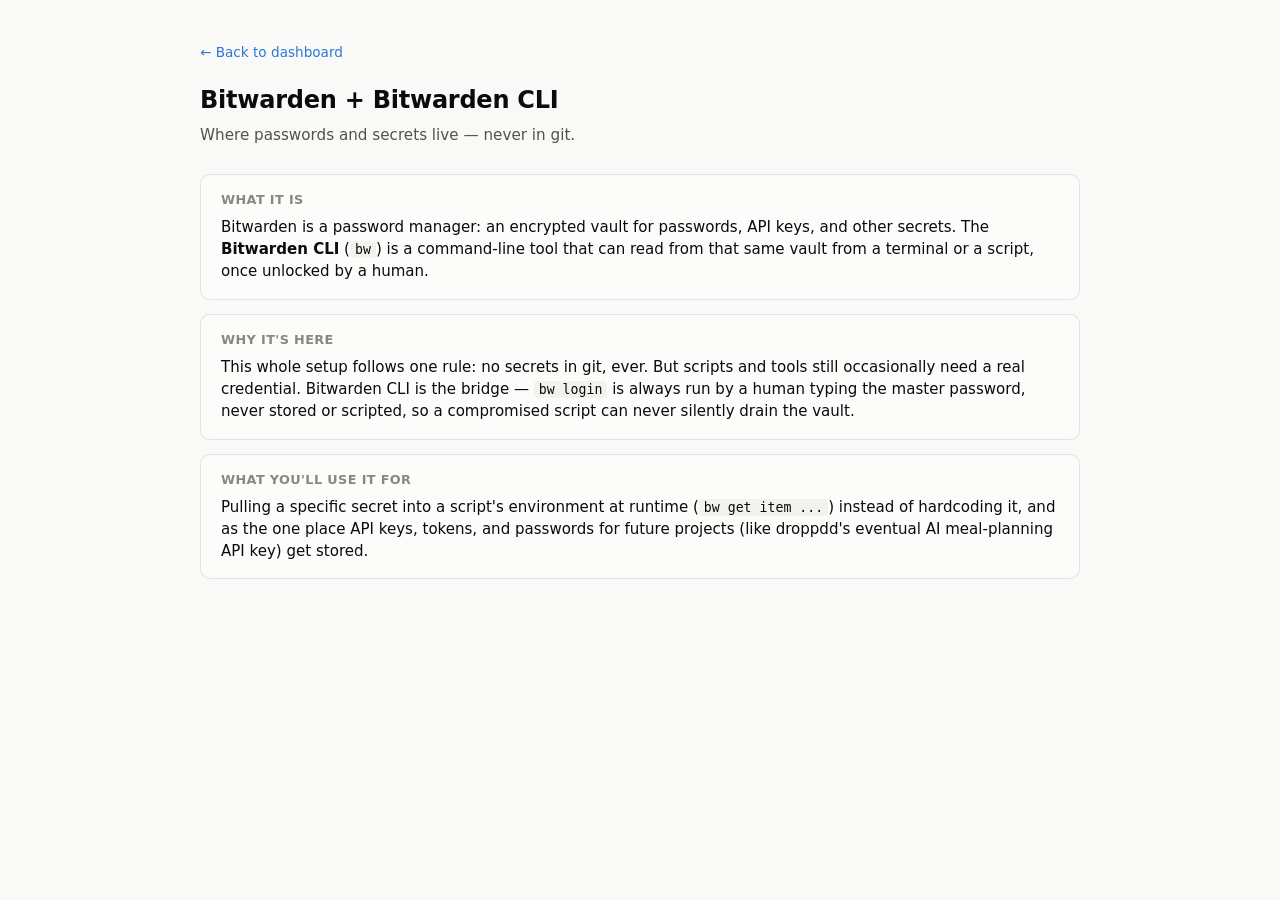
==== dashboard/learn/bitwarden.html @ a41cef35 "Add per-tool Learn pages to the dashboard Adds a novice-friendly explainer page for each tool (git/G" ====
<!doctype html>
<html lang="en">
<head>
<meta charset="utf-8">
<meta name="viewport" content="width=device-width, initial-scale=1">
<title>Bitwarden + CLI — skyrise</title>
<link rel="stylesheet" href="../style.css">
</head>
<body>
<div class="wrap learn-page">
  <a class="back-link" href="../index.html#learn">&larr; Back to dashboard</a>
  <h1>Bitwarden + Bitwarden CLI</h1>
  <p class="tagline">Where passwords and secrets live — never in git.</p>

  <div class="learn-section">
    <h2>What it is</h2>
    <p>
      Bitwarden is a password manager: an encrypted vault for passwords, API
      keys, and other secrets. The <b>Bitwarden CLI</b> (<code>bw</code>) is a
      command-line tool that can read from that same vault from a terminal or
      a script, once unlocked by a human.
    </p>
  </div>

  <div class="learn-section">
    <h2>Why it's here</h2>
    <p>
      This whole setup follows one rule: no secrets in git, ever. But scripts
      and tools still occasionally need a real credential. Bitwarden CLI is
      the bridge — <code>bw login</code> is always run by a human typing the
      master password, never stored or scripted, so a compromised script can
      never silently drain the vault.
    </p>
  </div>

  <div class="learn-section">
    <h2>What you'll use it for</h2>
    <p>
      Pulling a specific secret into a script's environment at runtime
      (<code>bw get item ...</code>) instead of hardcoding it, and as the
      one place API keys, tokens, and passwords for future projects (like
      droppdd's eventual AI meal-planning API key) get stored.
    </p>
  </div>
</div>
</body>
</html>
---- dashboard/style.css ----
:root {
  color-scheme: light;
  --page: #f9f9f7;
  --surface: #fcfcfb;
  --surface-2: #f3f2ee;
  --text-primary: #0b0b0b;
  --text-secondary: #52514e;
  --text-muted: #898781;
  --border: rgba(11, 11, 11, 0.10);
  --gridline: #e1e0d9;
  --series-blue: #2a78d6;
  --series-violet: #4a3aa7;
  --status-good: #0ca30c;
  --status-good-bg: #e6f6e6;
  --status-warning: #b5790f;
  --status-warning-bg: #fdf1d9;
  --status-critical: #d03b3b;
  --status-critical-bg: #fbe7e7;
  --status-muted-bg: #eeede9;
}

@media (prefers-color-scheme: dark) {
  :root {
    color-scheme: dark;
    --page: #0d0d0d;
    --surface: #1a1a19;
    --surface-2: #232322;
    --text-primary: #ffffff;
    --text-secondary: #c3c2b7;
    --text-muted: #898781;
    --border: rgba(255, 255, 255, 0.10);
    --gridline: #2c2c2a;
    --series-blue: #3987e5;
    --series-violet: #9085e9;
    --status-good: #0ca30c;
    --status-good-bg: #103410;
    --status-warning: #fab219;
    --status-warning-bg: #3a2c0a;
    --status-critical: #e66767;
    --status-critical-bg: #3a1414;
    --status-muted-bg: #232322;
  }
}

* { box-sizing: border-box; }

body {
  margin: 0;
  background: var(--page);
  color: var(--text-primary);
  font-family: system-ui, -apple-system, "Segoe UI", sans-serif;
  line-height: 1.45;
}

.wrap {
  max-width: 920px;
  margin: 0 auto;
  padding: 40px 20px 80px;
}

header.top {
  display: flex;
  flex-wrap: wrap;
  justify-content: space-between;
  align-items: flex-end;
  gap: 16px;
  margin-bottom: 28px;
}

header.top h1 {
  font-size: 1.6rem;
  margin: 0 0 4px;
  letter-spacing: -0.01em;
}

header.top p {
  margin: 0;
  color: var(--text-secondary);
  font-size: 0.92rem;
}

.meta-line {
  font-size: 0.82rem;
  color: var(--text-muted);
  text-align: right;
}

.tab-nav {
  display: flex;
  gap: 18px;
  margin-bottom: 24px;
  border-bottom: 1px solid var(--gridline);
  padding-bottom: 10px;
}

.tab-nav a {
  color: var(--text-secondary);
  text-decoration: none;
  font-size: 0.85rem;
  font-weight: 600;
}

.tab-nav a:hover {
  color: var(--series-blue);
}

.section-intro {
  color: var(--text-secondary);
  font-size: 0.85rem;
  margin: -6px 0 14px;
}

.stat-row {
  display: grid;
  grid-template-columns: repeat(auto-fit, minmax(150px, 1fr));
  gap: 12px;
  margin-bottom: 32px;
}

.stat-tile {
  background: var(--surface);
  border: 1px solid var(--border);
  border-radius: 10px;
  padding: 16px 18px;
}

.stat-tile .value {
  font-size: 1.9rem;
  font-weight: 600;
  font-variant-numeric: proportional-nums;
}

.stat-tile .label {
  font-size: 0.78rem;
  color: var(--text-secondary);
  margin-top: 2px;
}

.progress-track {
  height: 6px;
  border-radius: 4px;
  background: var(--surface-2);
  overflow: hidden;
  margin-top: 10px;
}

.progress-fill {
  height: 100%;
  background: var(--series-blue);
  border-radius: 4px;
}

section.hosts {
  display: flex;
  gap: 10px;
  flex-wrap: wrap;
  margin-bottom: 32px;
}

.host-chip {
  display: flex;
  align-items: center;
  gap: 8px;
  background: var(--surface);
  border: 1px solid var(--border);
  border-radius: 999px;
  padding: 6px 14px 6px 10px;
  font-size: 0.82rem;
}

h2.section-title {
  font-size: 1.05rem;
  margin: 0 0 14px;
  color: var(--text-primary);
}

.phase-list {
  display: flex;
  flex-direction: column;
  gap: 10px;
  margin-bottom: 36px;
}

.phase-card {
  background: var(--surface);
  border: 1px solid var(--border);
  border-radius: 10px;
  padding: 16px 18px;
}

.phase-head {
  display: flex;
  align-items: center;
  justify-content: space-between;
  gap: 12px;
  cursor: pointer;
}

.phase-head-left {
  display: flex;
  align-items: center;
  gap: 10px;
}

.phase-title {
  font-weight: 600;
  font-size: 0.98rem;
}

.phase-summary {
  color: var(--text-secondary);
  font-size: 0.85rem;
  margin: 6px 0 0;
}

.badge {
  display: inline-flex;
  align-items: center;
  gap: 5px;
  font-size: 0.72rem;
  font-weight: 600;
  padding: 3px 9px;
  border-radius: 999px;
  white-space: nowrap;
}

.badge .dot {
  width: 7px;
  height: 7px;
  border-radius: 50%;
  flex: none;
}

.badge.done { background: var(--status-good-bg); color: var(--status-good); }
.badge.done .dot { background: var(--status-good); }
.badge.in-progress { background: var(--status-warning-bg); color: var(--status-warning); }
.badge.in-progress .dot { background: var(--status-warning); }
.badge.todo { background: var(--status-muted-bg); color: var(--text-secondary); }
.badge.todo .dot { background: var(--text-muted); }
.badge.blocked { background: var(--status-critical-bg); color: var(--status-critical); }
.badge.blocked .dot { background: var(--status-critical); }

.step-list {
  list-style: none;
  margin: 12px 0 0;
  padding: 0;
  display: none;
  flex-direction: column;
  gap: 7px;
}

.phase-card.open .step-list {
  display: flex;
}

.phase-card.open .chevron { transform: rotate(90deg); }

.step-list li {
  display: flex;
  align-items: center;
  gap: 9px;
  font-size: 0.86rem;
  color: var(--text-secondary);
  padding: 6px 10px;
  background: var(--surface-2);
  border-radius: 7px;
}

.step-list li.done { color: var(--text-primary); }

.chevron {
  color: var(--text-muted);
  font-size: 0.8rem;
  transition: transform 0.15s ease;
  flex: none;
}

.learn-list {
  display: grid;
  grid-template-columns: repeat(auto-fill, minmax(240px, 1fr));
  gap: 10px;
  margin-bottom: 36px;
}

.learn-card {
  display: block;
  background: var(--surface);
  border: 1px solid var(--border);
  border-radius: 10px;
  padding: 14px 16px;
  text-decoration: none;
  color: inherit;
}

.learn-card:hover {
  border-color: var(--series-blue);
}

.learn-title {
  font-weight: 600;
  font-size: 0.92rem;
}

.learn-summary {
  color: var(--text-secondary);
  font-size: 0.82rem;
  margin: 6px 0 10px;
}

.learn-link {
  color: var(--series-blue);
  font-size: 0.8rem;
  font-weight: 600;
}

.decisions {
  display: flex;
  flex-direction: column;
  gap: 10px;
}

.decision {
  background: var(--surface);
  border: 1px solid var(--border);
  border-radius: 10px;
  padding: 14px 18px;
}

.decision .d-title {
  font-weight: 600;
  font-size: 0.9rem;
}

.decision .d-why {
  color: var(--text-secondary);
  font-size: 0.85rem;
  margin-top: 4px;
}

.decision .d-why b {
  color: var(--text-muted);
  font-weight: 600;
}

footer.foot {
  margin-top: 40px;
  color: var(--text-muted);
  font-size: 0.8rem;
  border-top: 1px solid var(--gridline);
  padding-top: 16px;
}

a { color: var(--series-blue); }

/* Learn pages (dashboard/learn/*.html) */

.back-link {
  display: inline-block;
  font-size: 0.85rem;
  margin-bottom: 20px;
  text-decoration: none;
}

.learn-page h1 {
  font-size: 1.5rem;
  margin: 0 0 6px;
  letter-spacing: -0.01em;
}

.learn-page .tagline {
  color: var(--text-secondary);
  font-size: 0.95rem;
  margin: 0 0 28px;
}

.learn-section {
  background: var(--surface);
  border: 1px solid var(--border);
  border-radius: 10px;
  padding: 16px 20px;
  margin-bottom: 14px;
}

.learn-section h2 {
  font-size: 0.8rem;
  text-transform: uppercase;
  letter-spacing: 0.03em;
  color: var(--text-muted);
  margin: 0 0 8px;
}

.learn-section p {
  margin: 0;
  color: var(--text-primary);
  font-size: 0.94rem;
}

.learn-section p + p {
  margin-top: 10px;
}

.learn-section code {
  background: var(--surface-2);
  border-radius: 4px;
  padding: 1px 5px;
  font-size: 0.88em;
}

.learn-section pre {
  background: var(--surface-2);
  border-radius: 7px;
  padding: 10px 14px;
  overflow-x: auto;
  font-size: 0.85rem;
  margin: 8px 0 0;
}
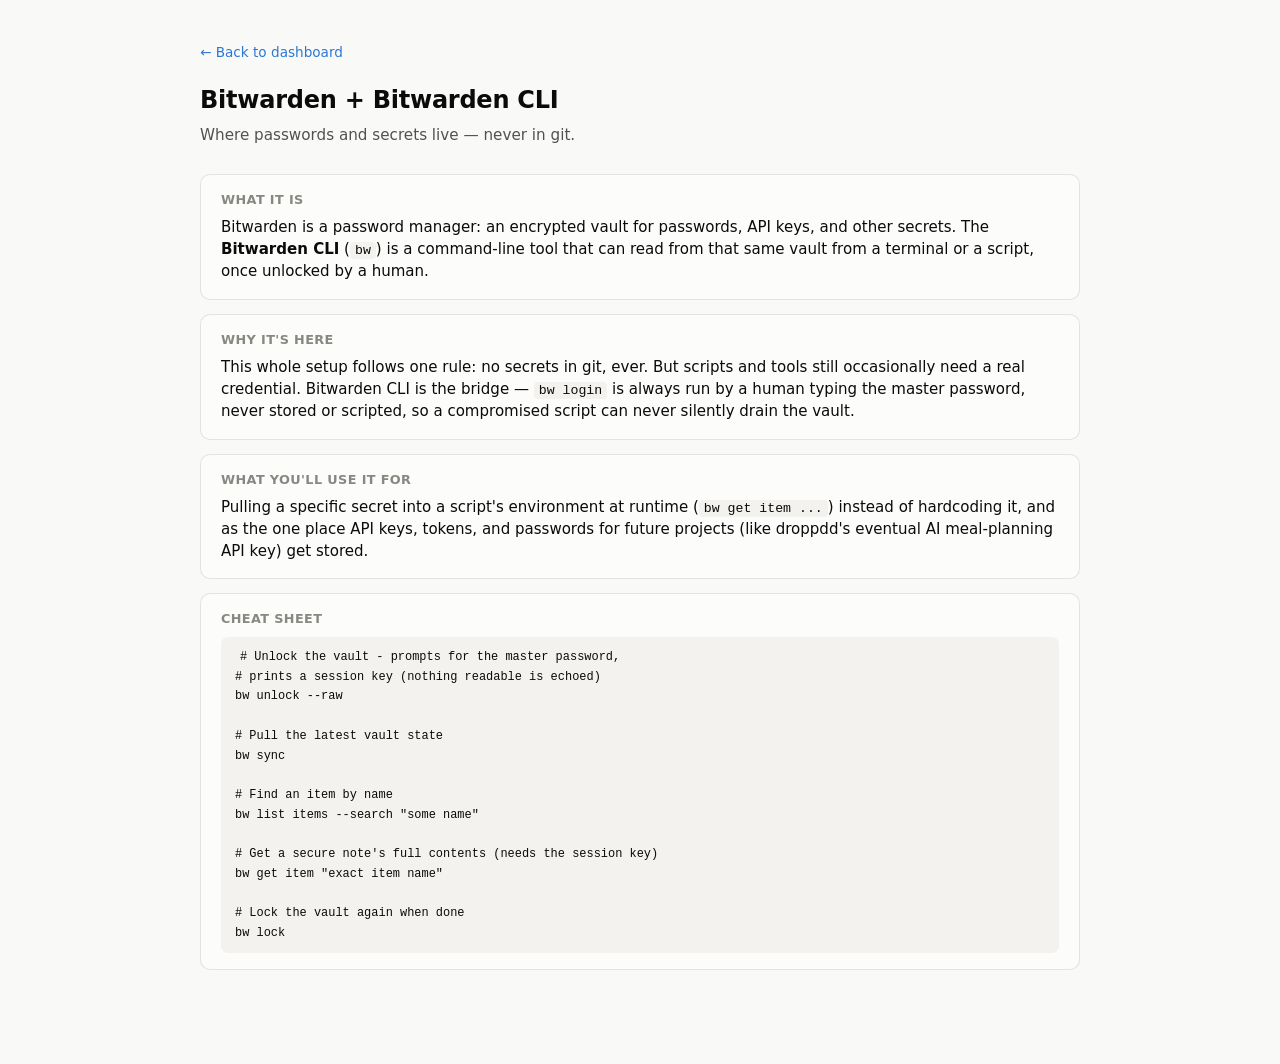
==== commit 51a4bb34: "Add droppdd progress tracking and command cheat sheets to the dashboard - New "droppdd progress" sec" ====
--- a/dashboard/learn/bitwarden.html
+++ b/dashboard/learn/bitwarden.html
@@ -42,6 +42,25 @@
       droppdd's eventual AI meal-planning API key) get stored.
     </p>
   </div>
+
+  <div class="learn-section">
+    <h2>Cheat sheet</h2>
+    <pre><code># Unlock the vault - prompts for the master password,
+# prints a session key (nothing readable is echoed)
+bw unlock --raw
+
+# Pull the latest vault state
+bw sync
+
+# Find an item by name
+bw list items --search "some name"
+
+# Get a secure note's full contents (needs the session key)
+bw get item "exact item name"
+
+# Lock the vault again when done
+bw lock</code></pre>
+  </div>
 </div>
 </body>
 </html>
